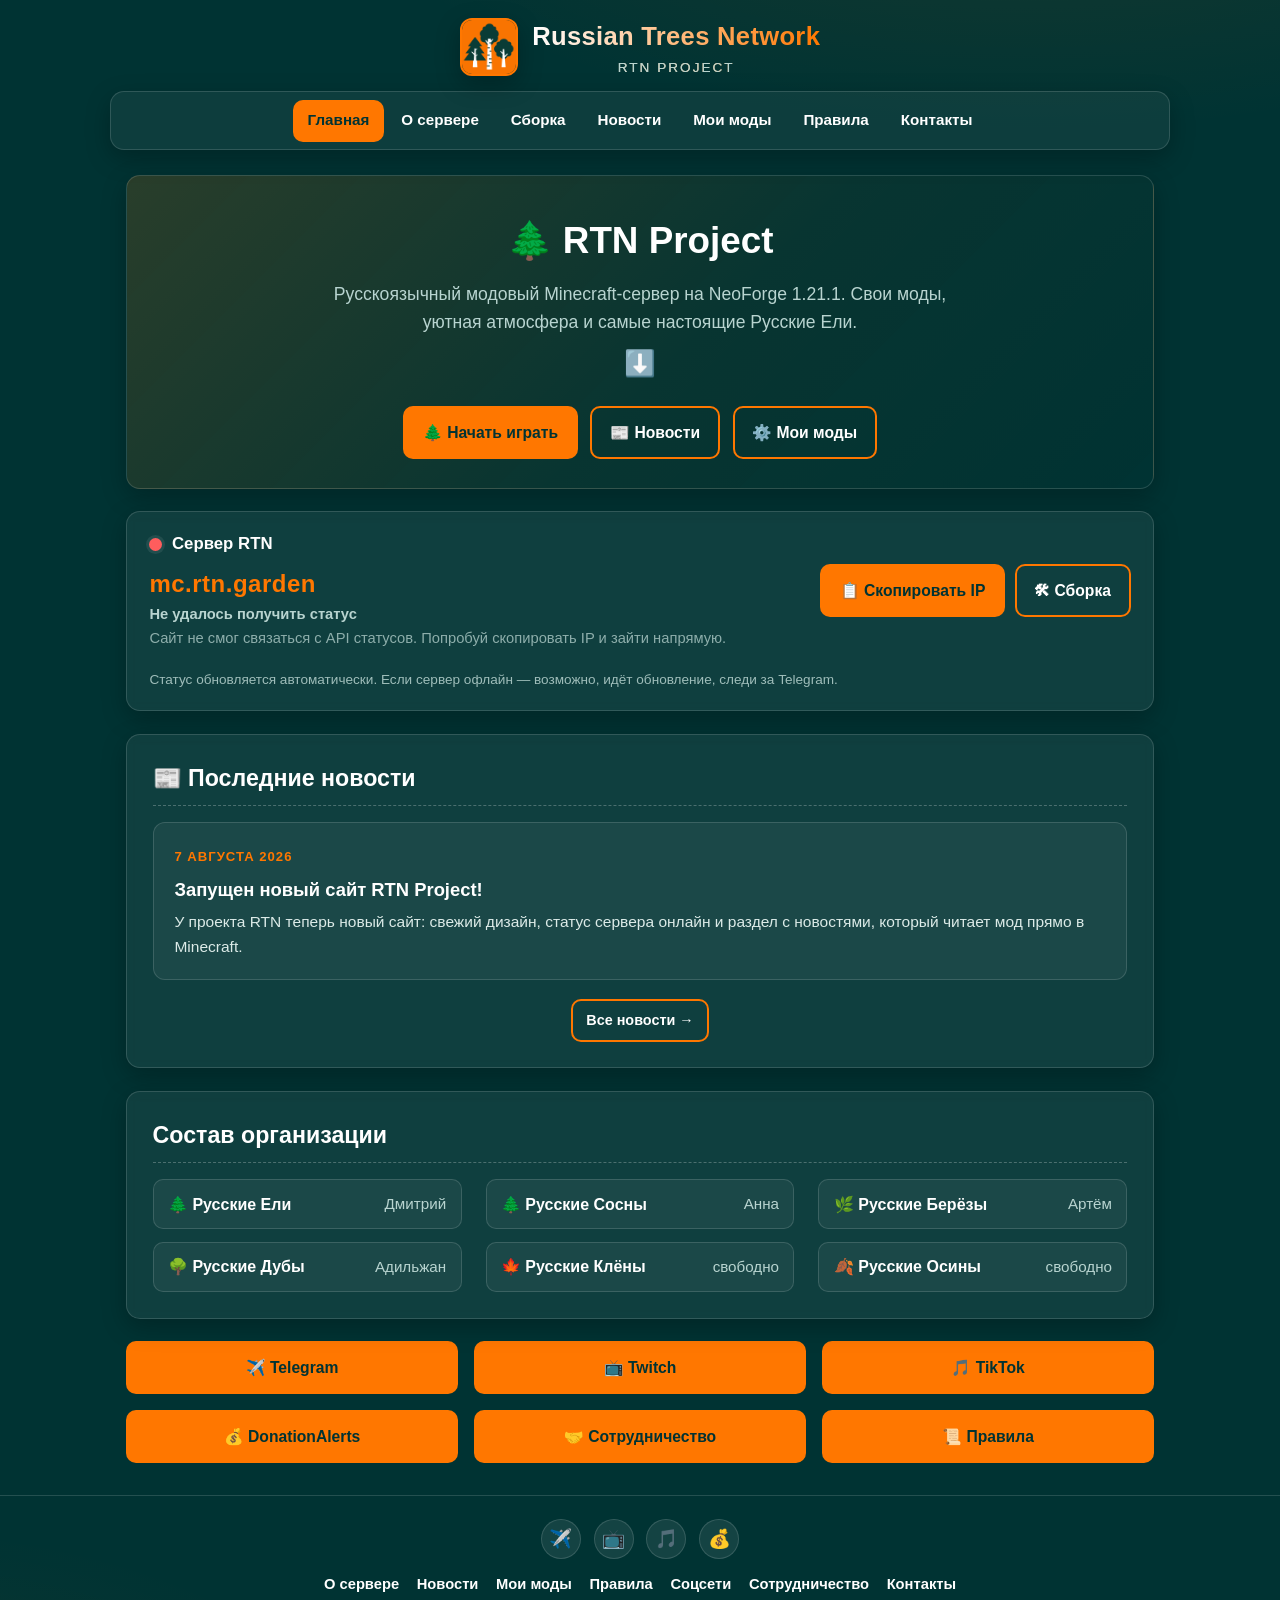
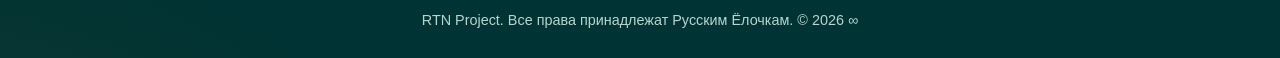
==== index.html @ 1f6b974d "Новый сайт RTN Project: единый стиль, статус сервера, новости (news.json для мода), страница модов, " ====
<!DOCTYPE html>
<html lang="ru">
<head>
    <meta charset="UTF-8">
    <meta name="viewport" content="width=device-width, initial-scale=1.0">
    <title>RTN Project — модовый Minecraft сервер</title>
    <meta name="description" content="RTN Project — русскоязычный модовый Minecraft сервер на NeoForge 1.21.1. Свои моды, уютное комьюнити и атмосфера леса. IP: mc.rtn.garden">
    <meta property="og:type" content="website">
    <meta property="og:site_name" content="RTN Project">
    <meta property="og:title" content="RTN Project — модовый Minecraft сервер">
    <meta property="og:description" content="Русскоязычный модовый сервер на NeoForge 1.21.1. Свои моды, дружное комьюнити. IP: mc.rtn.garden">
    <meta property="og:url" content="https://rtn.garden/">
    <meta property="og:image" content="https://rtn.garden/img/og-banner.png">
    <meta name="twitter:card" content="summary_large_image">
    <link rel="icon" type="image/svg+xml" href="img/favicon.svg">
    <link rel="stylesheet" href="css/style.css">
</head>
<body>
    <header class="site-header">
        <div class="header-inner">
            <div class="logo-row">
                <img src="img/logo.png" alt="RTN Logo">
                <div class="site-title">Russian Trees Network
                    <span>RTN Project</span>
                </div>
            </div>
        </div>

        <nav class="main-nav" aria-label="Основная навигация">
            <ul>
                <li><a href="index.html">Главная</a></li>
                <li><a href="about.html">О сервере</a></li>
                <li><a href="builds.html">Сборка</a></li>
                <li><a href="news.html">Новости</a></li>
                <li><a href="works.html">Мои моды</a></li>
                <li><a href="rules.html">Правила</a></li>
                <li><a href="contacts.html">Контакты</a></li>
            </ul>
        </nav>
    </header>

    <main>
        <!-- Hero -->
        <section class="hero">
            <h1>🌲 RTN Project</h1>
            <p class="tagline">
                Русскоязычный модовый Minecraft-сервер на NeoForge 1.21.1.
                Свои моды, уютная атмосфера и самые настоящие Русские Ели.
                <span class="arrow">⬇️</span>
            </p>
            <div class="hero-actions">
                <a href="builds.html" class="btn">🌲 Начать играть</a>
                <a href="news.html" class="btn btn-ghost">📰 Новости</a>
                <a href="works.html" class="btn btn-ghost">⚙️ Мои моды</a>
            </div>
        </section>

        <!-- Статус сервера -->
        <section class="card server-status" data-status data-ip="mc.rtn.garden">
            <div class="status-left">
                <div class="status-line">
                    <span class="dot"></span>
                    <strong>Сервер RTN</strong>
                </div>
                <div class="status-ip">mc.rtn.garden</div>
                <div class="status-meta">Проверяем статус сервера…</div>
            </div>
            <div class="status-actions">
                <button type="button" class="btn" data-copy="mc.rtn.garden">📋 Скопировать IP</button>
                <a href="builds.html" class="btn btn-ghost">🛠 Сборка</a>
            </div>
            <div class="status-note">Статус обновляется автоматически. Если сервер офлайн — возможно, идёт обновление, следи за Telegram.</div>
        </section>

        <!-- Новости -->
        <section class="card">
            <h2>📰 Последние новости</h2>
            <div data-news data-limit="3"></div>
            <div class="news-more">
                <a href="news.html" class="btn btn-ghost btn-sm">Все новости →</a>
            </div>
        </section>

        <!-- Состав организации -->
        <section class="card">
            <h2>Состав организации</h2>
            <ul class="tree-list">
                <li class="tree-item">
                    <span class="tree-name">🌲 Русские Ели</span>
                    <span class="tree-member">Дмитрий</span>
                </li>
                <li class="tree-item">
                    <span class="tree-name">🌲 Русские Сосны</span>
                    <span class="tree-member">Анна</span>
                </li>
                <li class="tree-item">
                    <span class="tree-name">🌿 Русские Берёзы</span>
                    <span class="tree-member">Артём</span>
                </li>
                <li class="tree-item">
                    <span class="tree-name">🌳 Русские Дубы</span>
                    <span class="tree-member">Адильжан</span>
                </li>
                <li class="tree-item">
                    <span class="tree-name">🍁 Русские Клёны</span>
                    <span class="tree-member">свободно</span>
                </li>
                <li class="tree-item">
                    <span class="tree-name">🍂 Русские Осины</span>
                    <span class="tree-member">свободно</span>
                </li>
            </ul>
        </section>

        <!-- CTA -->
        <section class="grid-3">
            <a href="https://t.me/rtnproject" target="_blank" rel="noopener" class="btn">✈️ Telegram</a>
            <a href="https://twitch.tv/russkie_eli" target="_blank" rel="noopener" class="btn">📺 Twitch</a>
            <a href="https://www.tiktok.com/@rtn_streams" target="_blank" rel="noopener" class="btn">🎵 TikTok</a>
            <a href="https://dalink.to/russkie_eli" target="_blank" rel="noopener" class="btn">💰 DonationAlerts</a>
            <a href="cooperation.html" class="btn">🤝 Сотрудничество</a>
            <a href="rules.html" class="btn">📜 Правила</a>
        </section>
    </main>

    <footer class="site-footer">
        <div class="footer-social">
            <a href="https://t.me/rtnproject" target="_blank" rel="noopener" title="Telegram">✈️</a>
            <a href="https://twitch.tv/russkie_eli" target="_blank" rel="noopener" title="Twitch">📺</a>
            <a href="https://www.tiktok.com/@rtn_streams" target="_blank" rel="noopener" title="TikTok">🎵</a>
            <a href="https://dalink.to/russkie_eli" target="_blank" rel="noopener" title="DonationAlerts">💰</a>
        </div>
        <div class="footer-links">
            <a href="about.html">О сервере</a>
            <a href="news.html">Новости</a>
            <a href="works.html">Мои моды</a>
            <a href="rules.html">Правила</a>
            <a href="social.html">Соцсети</a>
            <a href="cooperation.html">Сотрудничество</a>
            <a href="contacts.html">Контакты</a>
        </div>
        <p>RTN Project. Все права принадлежат Русским Ёлочкам. © <span data-year>2026</span> ∞</p>
    </footer>

    <script src="js/main.js"></script>
    <script defer src="https://cloud.umami.is/script.js" data-website-id="0dc1c034-5053-47c0-b5b5-6dc8137024ca"></script>
</body>
</html>
---- css/style.css ----
/* ============================================================
   RTN Project — общий стиль сайта
   Палитра: оранжевый #FF7700, глубокий зелёный #003333
   Адаптив: десктоп по умолчанию, планшеты ≤900px, телефоны ≤600px
   ============================================================ */

:root {
    --orange: #FF7700;
    --orange-dark: #E05F00;
    --deep: #003333;
    --deep-2: #00403f;
    --deep-3: #0a4a49;
    --text: #ffffff;
    --muted: #b8d4d0;
    --card-bg: rgba(255, 255, 255, 0.06);
    --card-border: rgba(255, 255, 255, 0.14);
    --radius: 14px;
    --shadow: 0 8px 24px rgba(0, 0, 0, 0.25);
    --font: 'Segoe UI', 'Manrope', Rubik, Roboto, 'Helvetica Neue', Arial, sans-serif;
}

* {
    margin: 0;
    padding: 0;
    box-sizing: border-box;
}

html {
    scroll-behavior: smooth;
}

body {
    font-family: var(--font);
    background:
        radial-gradient(1200px 500px at 80% -10%, rgba(255, 119, 0, 0.10), transparent 60%),
        radial-gradient(900px 500px at -10% 110%, rgba(255, 119, 0, 0.07), transparent 60%),
        var(--deep);
    color: var(--text);
    line-height: 1.6;
    min-height: 100vh;
    display: flex;
    flex-direction: column;
}

a {
    color: inherit;
}

/* ---------- Шапка ---------- */
.site-header {
    padding: 1rem 1rem 0;
}

.header-inner {
    max-width: 1060px;
    margin: 0 auto;
    text-align: center;
}

.logo-row {
    display: flex;
    align-items: center;
    justify-content: center;
    gap: 0.9rem;
    flex-wrap: wrap;
    margin-bottom: 0.6rem;
}

.logo-row img {
    height: 58px;
    width: auto;
    border-radius: 12px;
    border: 2px solid var(--orange);
    box-shadow: var(--shadow);
}

.site-title {
    font-size: 1.6rem;
    font-weight: 800;
    letter-spacing: 0.3px;
    background: linear-gradient(90deg, #ffffff, var(--orange));
    -webkit-background-clip: text;
    background-clip: text;
    -webkit-text-fill-color: transparent;
}

.site-title span {
    display: block;
    font-size: 0.85rem;
    font-weight: 500;
    letter-spacing: 2px;
    text-transform: uppercase;
    color: var(--muted);
    -webkit-text-fill-color: var(--muted);
}

/* ---------- Навигация ---------- */
.main-nav {
    max-width: 1060px;
    margin: 0.8rem auto 1.6rem;
    background: rgba(255, 255, 255, 0.05);
    border: 1px solid var(--card-border);
    border-radius: var(--radius);
    padding: 0.45rem;
    box-shadow: var(--shadow);
}

.main-nav ul {
    list-style: none;
    display: flex;
    justify-content: center;
    gap: 0.2rem;
    flex-wrap: nowrap;
    overflow-x: auto;
    scrollbar-width: none;
    -webkit-overflow-scrolling: touch;
}

.main-nav ul::-webkit-scrollbar {
    display: none;
}

.main-nav a {
    display: inline-block;
    color: var(--text);
    text-decoration: none;
    font-weight: 600;
    font-size: 0.95rem;
    padding: 0.55rem 0.9rem;
    border-radius: 10px;
    white-space: nowrap;
    transition: background 0.2s ease, color 0.2s ease;
}

.main-nav a:hover,
.main-nav a[aria-current="page"] {
    background: var(--orange);
    color: var(--deep);
}

/* ---------- Основной контейнер ---------- */
main {
    flex: 1;
    width: 100%;
    max-width: 1060px;
    margin: 0 auto;
    padding: 0 1rem 2rem;
}

/* ---------- Карточки ---------- */
.card {
    background: var(--card-bg);
    border: 1px solid var(--card-border);
    border-radius: var(--radius);
    padding: 1.6rem;
    margin-bottom: 1.4rem;
    box-shadow: var(--shadow);
    backdrop-filter: blur(4px);
}

.card h1,
.card h2 {
    font-size: 1.45rem;
    margin-bottom: 1rem;
    color: var(--text);
    border-bottom: 1px dashed rgba(255, 255, 255, 0.25);
    padding-bottom: 0.5rem;
}

.card p {
    margin-bottom: 0.9rem;
    color: #e2efed;
}

.card p:last-child {
    margin-bottom: 0;
}

/* ---------- Кнопки ---------- */
.btn {
    display: inline-flex;
    align-items: center;
    justify-content: center;
    gap: 0.45rem;
    background: var(--orange);
    color: var(--deep);
    padding: 0.75rem 1.1rem;
    border-radius: 10px;
    text-decoration: none;
    font-weight: 700;
    font-size: 0.98rem;
    border: 2px solid transparent;
    transition: all 0.2s ease;
    cursor: pointer;
    text-align: center;
}

.btn:hover {
    background: var(--deep-3);
    color: var(--text);
    border-color: var(--orange);
    transform: translateY(-2px);
    box-shadow: 0 6px 14px rgba(255, 119, 0, 0.25);
}

.btn-ghost {
    background: transparent;
    color: var(--text);
    border-color: var(--orange);
}

.btn-ghost:hover {
    background: var(--orange);
    color: var(--deep);
}

.btn-sm {
    padding: 0.5rem 0.85rem;
    font-size: 0.9rem;
}

.btn-block {
    display: flex;
    width: 100%;
}

/* ---------- Сетки ---------- */
.grid-3 {
    display: grid;
    grid-template-columns: repeat(3, 1fr);
    gap: 1rem;
}

.grid-2 {
    display: grid;
    grid-template-columns: repeat(2, 1fr);
    gap: 1rem;
}

/* ---------- Hero (главная) ---------- */
.hero {
    text-align: center;
    padding: 2.2rem 1.6rem 1.8rem;
    background: linear-gradient(135deg, rgba(255, 119, 0, 0.16), rgba(255, 119, 0, 0.03) 55%, transparent);
    border: 1px solid var(--card-border);
    border-radius: var(--radius);
    margin-bottom: 1.4rem;
    box-shadow: var(--shadow);
}

.hero h1 {
    font-size: 2.3rem;
    font-weight: 800;
    margin-bottom: 0.6rem;
}

.hero .tagline {
    font-size: 1.1rem;
    color: var(--muted);
    max-width: 620px;
    margin: 0 auto 1.4rem;
}

.hero .arrow {
    display: block;
    font-size: 1.6rem;
    margin-top: 0.4rem;
}

.hero-actions {
    display: flex;
    justify-content: center;
    gap: 0.8rem;
    flex-wrap: wrap;
}

/* ---------- Статус сервера ---------- */
.server-status {
    display: flex;
    flex-wrap: wrap;
    align-items: center;
    gap: 1.2rem;
    padding: 1.2rem 1.4rem;
}

.status-left {
    flex: 1;
    min-width: 230px;
}

.status-line {
    display: flex;
    align-items: center;
    gap: 0.6rem;
    font-size: 1.05rem;
    margin-bottom: 0.4rem;
}

.dot {
    width: 13px;
    height: 13px;
    border-radius: 50%;
    background: #888;
    flex-shrink: 0;
    box-shadow: 0 0 0 3px rgba(255, 255, 255, 0.08);
}

.dot.online {
    background: #35d07f;
    animation: pulse 2s infinite;
}

.dot.offline {
    background: #ff5d5d;
}

@keyframes pulse {
    0% { box-shadow: 0 0 0 0 rgba(53, 208, 127, 0.5); }
    70% { box-shadow: 0 0 0 9px rgba(53, 208, 127, 0); }
    100% { box-shadow: 0 0 0 0 rgba(53, 208, 127, 0); }
}

.status-ip {
    font-size: 1.5rem;
    font-weight: 800;
    color: var(--orange);
    letter-spacing: 0.5px;
    word-break: break-all;
}

.status-meta {
    color: var(--muted);
    font-size: 0.92rem;
}

.status-actions {
    display: flex;
    gap: 0.6rem;
    flex-wrap: wrap;
}

.status-note {
    width: 100%;
    color: var(--muted);
    font-size: 0.85rem;
    opacity: 0.85;
}

/* ---------- Новости ---------- */
.news-list {
    display: flex;
    flex-direction: column;
    gap: 1rem;
}

.news-item {
    padding: 1.2rem 1.3rem;
    background: rgba(255, 255, 255, 0.05);
    border: 1px solid var(--card-border);
    border-radius: 12px;
    transition: transform 0.2s ease, border-color 0.2s ease;
}

.news-item:hover {
    transform: translateX(5px);
    border-color: var(--orange);
}

.news-item h3 {
    font-size: 1.15rem;
    margin-bottom: 0.35rem;
}

.news-item .news-date {
    display: inline-block;
    font-size: 0.82rem;
    color: var(--orange);
    font-weight: 700;
    text-transform: uppercase;
    letter-spacing: 1px;
    margin-bottom: 0.5rem;
}

.news-item p {
    margin: 0;
    color: #dcebe8;
    font-size: 0.97rem;
}

.news-more {
    margin-top: 1.2rem;
    text-align: center;
}

/* ---------- Список деревьев (состав) ---------- */
.tree-list {
    list-style: none;
    display: grid;
    grid-template-columns: repeat(3, 1fr);
    gap: 0.8rem 1.5rem;
}

.tree-item {
    display: flex;
    justify-content: space-between;
    align-items: center;
    gap: 0.6rem;
    padding: 0.7rem 0.9rem;
    background: rgba(255, 255, 255, 0.05);
    border-radius: 10px;
    border: 1px solid var(--card-border);
}

.tree-name {
    font-weight: 700;
}

.tree-member {
    color: var(--muted);
    font-size: 0.95rem;
    white-space: nowrap;
}

/* ---------- Плашки-ссылки (соцсети / контакты / правила) ---------- */
.link-stack {
    display: flex;
    flex-direction: column;
    gap: 0.9rem;
}

.link-row {
    display: flex;
    align-items: center;
    gap: 1rem;
    padding: 1rem 1.1rem;
    background: rgba(255, 255, 255, 0.06);
    border: 1px solid var(--card-border);
    border-radius: 12px;
    text-decoration: none;
    color: var(--text);
    transition: all 0.2s ease;
}

a.link-row:hover {
    background: rgba(255, 119, 0, 0.12);
    border-color: var(--orange);
    transform: translateX(5px);
}

.link-icon {
    font-size: 1.5rem;
    width: 42px;
    text-align: center;
    flex-shrink: 0;
}

.link-title {
    font-weight: 700;
    font-size: 1.05rem;
    margin-bottom: 0.15rem;
}

.link-desc {
    font-size: 0.9rem;
    color: var(--muted);
}

/* ---------- IP-карточки ---------- */
.ip-list {
    display: flex;
    flex-direction: column;
    gap: 1rem;
    margin-bottom: 1.4rem;
}

.ip-card {
    background: rgba(255, 255, 255, 0.05);
    border: 1px solid var(--card-border);
    border-radius: 12px;
    padding: 1.1rem 1.3rem;
}

.ip-title {
    font-weight: 700;
    font-size: 1.05rem;
    display: block;
    margin-bottom: 0.4rem;
}

.ip-line {
    display: flex;
    align-items: center;
    gap: 0.8rem;
    flex-wrap: wrap;
}

.ip-address {
    font-size: 1.35rem;
    font-weight: 800;
    color: var(--orange);
    background: rgba(0, 0, 0, 0.25);
    padding: 0.25rem 0.6rem;
    border-radius: 8px;
    word-break: break-all;
    font-family: 'Segoe UI', monospace;
}

/* ---------- Сборки ---------- */
.builds-grid {
    display: grid;
    grid-template-columns: repeat(auto-fit, minmax(280px, 1fr));
    gap: 1.2rem;
    margin-top: 1rem;
}

.build-card {
    display: flex;
    flex-direction: column;
    background: rgba(255, 255, 255, 0.05);
    border: 1px dashed rgba(255, 255, 255, 0.3);
    border-radius: 12px;
    padding: 1.4rem;
    transition: transform 0.2s ease, border-color 0.2s ease, background 0.2s ease;
}

.build-card:hover {
    transform: translateY(-4px);
    border-color: var(--orange);
    background: rgba(255, 255, 255, 0.09);
}

.build-card h3 {
    font-size: 1.2rem;
    margin-bottom: 0.6rem;
}

.build-card p {
    flex: 1;
    font-size: 0.95rem;
    color: #dcebe8;
    margin-bottom: 1rem;
}

.badge {
    display: inline-block;
    font-size: 0.75rem;
    font-weight: 800;
    text-transform: uppercase;
    letter-spacing: 0.6px;
    padding: 0.25rem 0.6rem;
    border-radius: 999px;
    background: var(--orange);
    color: var(--deep);
    margin-bottom: 0.6rem;
    align-self: flex-start;
}

.badge-soft {
    background: rgba(255, 255, 255, 0.12);
    color: var(--text);
}

/* ---------- Шаги гайда ---------- */
.steps {
    counter-reset: step;
    display: flex;
    flex-direction: column;
    gap: 0.9rem;
    margin: 1rem 0;
}

.step {
    counter-increment: step;
    display: flex;
    gap: 1rem;
    align-items: flex-start;
    padding: 1rem 1.1rem;
    background: rgba(255, 255, 255, 0.05);
    border: 1px solid var(--card-border);
    border-radius: 12px;
}

.step::before {
    content: counter(step);
    flex-shrink: 0;
    width: 34px;
    height: 34px;
    border-radius: 50%;
    background: var(--orange);
    color: var(--deep);
    font-weight: 800;
    display: flex;
    align-items: center;
    justify-content: center;
    font-size: 1rem;
}

/* ---------- Предупреждение ---------- */
.warning-note {
    margin-top: 1.4rem;
    padding: 1rem;
    background: rgba(255, 70, 70, 0.12);
    border: 1px solid rgba(255, 80, 80, 0.35);
    border-radius: 12px;
    text-align: center;
    font-weight: 700;
    color: #ffb8b8;
}

.note {
    padding: 0.9rem 1.1rem;
    background: rgba(255, 119, 0, 0.10);
    border: 1px solid rgba(255, 119, 0, 0.35);
    border-radius: 12px;
    font-size: 0.95rem;
    color: #ffe1c4;
    margin: 1rem 0;
}

/* ---------- Код/JSON ---------- */
pre.code {
    background: rgba(0, 0, 0, 0.35);
    border: 1px solid var(--card-border);
    border-radius: 10px;
    padding: 1rem;
    overflow-x: auto;
    font-size: 0.85rem;
    line-height: 1.5;
    color: #d9f0ec;
    margin: 1rem 0;
}

details.schema {
    margin-top: 1rem;
    border: 1px dashed var(--card-border);
    border-radius: 10px;
    padding: 0.9rem 1.1rem;
    background: rgba(255, 255, 255, 0.03);
}

details.schema summary {
    cursor: pointer;
    font-weight: 700;
    color: var(--orange);
}

details.schema[open] summary {
    margin-bottom: 0.8rem;
}

/* ---------- Пустая заглушка (coming soon) ---------- */
.soon {
    text-align: center;
    padding: 2.5rem 1.5rem;
}

.soon .soon-icon {
    font-size: 3rem;
    margin-bottom: 0.8rem;
}

/* ---------- Футер ---------- */
.site-footer {
    border-top: 1px solid var(--card-border);
    padding: 1.4rem 1rem 1.6rem;
    text-align: center;
    font-size: 0.9rem;
    color: var(--muted);
}

.footer-links {
    display: flex;
    justify-content: center;
    gap: 1.1rem;
    flex-wrap: wrap;
    margin-bottom: 0.8rem;
}

.footer-links a {
    color: var(--text);
    text-decoration: none;
    font-weight: 600;
    font-size: 0.92rem;
}

.footer-links a:hover {
    color: var(--orange);
}

.footer-social {
    display: flex;
    justify-content: center;
    gap: 0.8rem;
    margin-bottom: 0.9rem;
}

.footer-social a {
    display: inline-flex;
    align-items: center;
    justify-content: center;
    width: 40px;
    height: 40px;
    border-radius: 50%;
    background: rgba(255, 255, 255, 0.08);
    border: 1px solid var(--card-border);
    font-size: 1.15rem;
    text-decoration: none;
    transition: all 0.2s ease;
}

.footer-social a:hover {
    background: var(--orange);
    color: var(--deep);
    transform: translateY(-2px);
}

/* ---------- Адаптив: планшеты ---------- */
@media (max-width: 900px) {
    .grid-3 {
        grid-template-columns: repeat(2, 1fr);
    }

    .tree-list {
        grid-template-columns: repeat(2, 1fr);
    }
}

/* ---------- Адаптив: телефоны ---------- */
@media (max-width: 600px) {
    body {
        padding: 0;
    }

    .site-header {
        padding: 0.8rem 0.6rem 0;
    }

    .logo-row img {
        height: 48px;
    }

    .site-title {
        font-size: 1.25rem;
    }

    .site-title span {
        font-size: 0.72rem;
        letter-spacing: 1.5px;
    }

    .main-nav {
        margin: 0.6rem auto 1rem;
        border-radius: 12px;
        padding: 0.35rem;
    }

    .main-nav a {
        padding: 0.5rem 0.75rem;
        font-size: 0.88rem;
    }

    main {
        padding: 0 0.6rem 1.4rem;
    }

    .hero {
        padding: 1.6rem 1.1rem 1.4rem;
    }

    .hero h1 {
        font-size: 1.7rem;
    }

    .hero .tagline {
        font-size: 0.98rem;
    }

    .hero-actions .btn {
        width: 100%;
    }

    .card {
        padding: 1.1rem;
        border-radius: 12px;
    }

    .card h1,
    .card h2 {
        font-size: 1.25rem;
    }

    .grid-3,
    .grid-2,
    .tree-list {
        grid-template-columns: 1fr;
    }

    .status-ip {
        font-size: 1.25rem;
    }

    .status-actions {
        width: 100%;
    }

    .status-actions .btn {
        flex: 1;
    }

    .link-row {
        padding: 0.85rem 0.9rem;
    }

    .footer-links {
        gap: 0.7rem;
    }
}
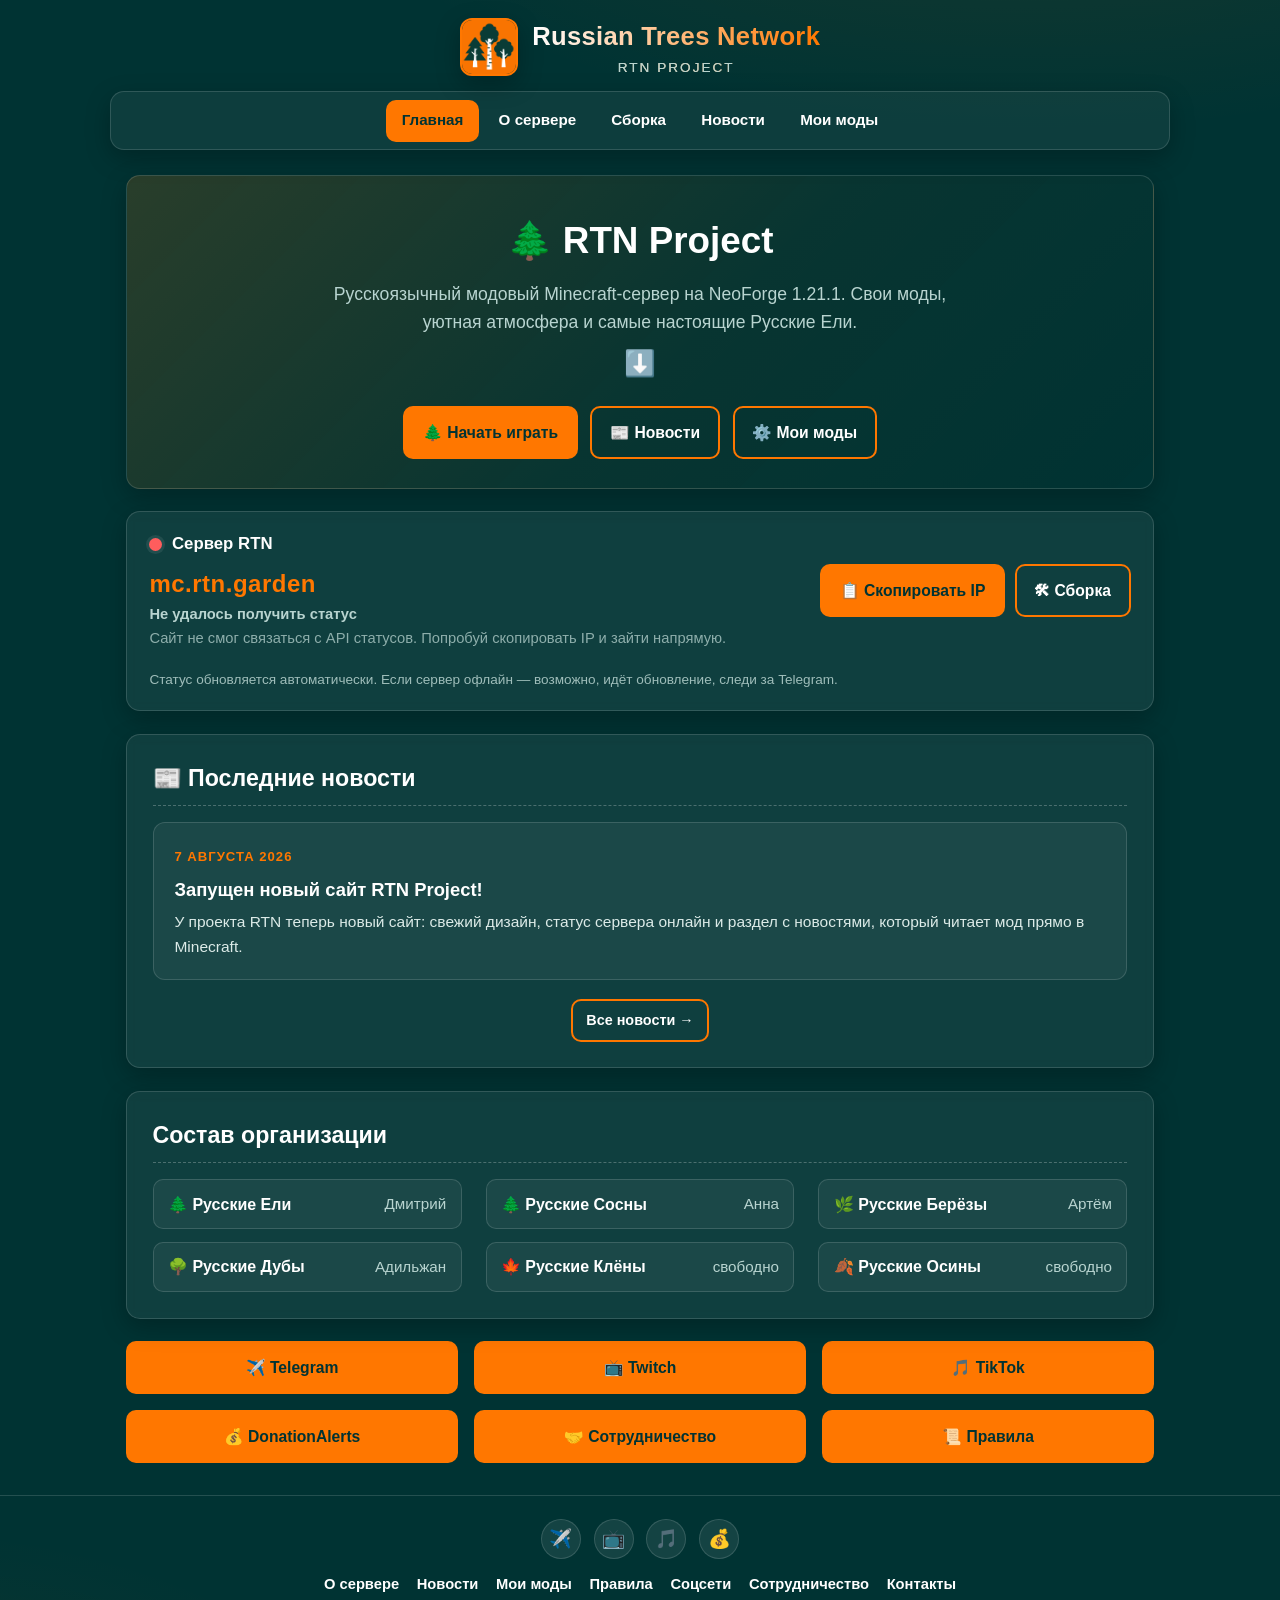
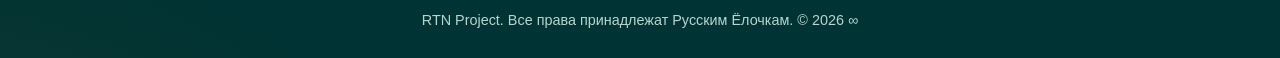
==== commit b12976fc: "Add files via upload" ====
--- a/index.html
+++ b/index.html
@@ -27,14 +27,16 @@
         </div>
 
         <nav class="main-nav" aria-label="Основная навигация">
-            <ul>
+            <button class="nav-toggle" aria-expanded="false" aria-controls="nav-list" type="button">
+                <span class="burger" aria-hidden="true"></span>
+                <span class="nav-toggle-label">Меню</span>
+            </button>
+            <ul id="nav-list">
                 <li><a href="index.html">Главная</a></li>
                 <li><a href="about.html">О сервере</a></li>
                 <li><a href="builds.html">Сборка</a></li>
                 <li><a href="news.html">Новости</a></li>
                 <li><a href="works.html">Мои моды</a></li>
-                <li><a href="rules.html">Правила</a></li>
-                <li><a href="contacts.html">Контакты</a></li>
             </ul>
         </nav>
     </header>
--- a/css/style.css
+++ b/css/style.css
@@ -105,6 +105,10 @@
     box-shadow: var(--shadow);
 }
 
+.nav-toggle {
+    display: none;
+}
+
 .main-nav ul {
     list-style: none;
     display: flex;
@@ -126,7 +130,7 @@
     text-decoration: none;
     font-weight: 600;
     font-size: 0.95rem;
-    padding: 0.55rem 0.9rem;
+    padding: 0.55rem 1rem;
     border-radius: 10px;
     white-space: nowrap;
     transition: background 0.2s ease, color 0.2s ease;
@@ -751,12 +755,89 @@
     .main-nav {
         margin: 0.6rem auto 1rem;
         border-radius: 12px;
-        padding: 0.35rem;
+        padding: 0.4rem;
+    }
+
+    /* Бургер-меню на телефоне: вместо горизонтальной прокрутки */
+    .nav-toggle {
+        display: flex;
+        align-items: center;
+        justify-content: center;
+        gap: 0.6rem;
+        width: 100%;
+        background: rgba(255, 255, 255, 0.07);
+        border: 1px solid var(--card-border);
+        border-radius: 10px;
+        color: var(--text);
+        font-family: var(--font);
+        font-weight: 700;
+        font-size: 1rem;
+        padding: 0.75rem;
+        cursor: pointer;
+        -webkit-tap-highlight-color: transparent;
+    }
+
+    .burger {
+        position: relative;
+        width: 20px;
+        height: 2px;
+        background: var(--orange);
+        border-radius: 2px;
+        flex-shrink: 0;
+    }
+
+    .burger::before,
+    .burger::after {
+        content: '';
+        position: absolute;
+        left: 0;
+        width: 20px;
+        height: 2px;
+        background: var(--orange);
+        border-radius: 2px;
+    }
+
+    .burger::before {
+        top: -6px;
+    }
+
+    .burger::after {
+        top: 6px;
+    }
+
+    .main-nav.open .burger::before {
+        top: 0;
+        transform: rotate(45deg);
+    }
+
+    .main-nav.open .burger::after {
+        top: 0;
+        transform: rotate(-45deg);
+    }
+
+    .main-nav ul {
+        display: none;
+        flex-direction: column;
+        gap: 0.3rem;
+        margin-top: 0.4rem;
+    }
+
+    .main-nav.open ul {
+        display: flex;
     }
 
     .main-nav a {
-        padding: 0.5rem 0.75rem;
-        font-size: 0.88rem;
+        display: block;
+        width: 100%;
+        text-align: center;
+        padding: 0.7rem 0.75rem;
+        font-size: 1rem;
+    }
+
+    .main-nav a:hover,
+    .main-nav a[aria-current="page"] {
+        background: var(--orange);
+        color: var(--deep);
     }
 
     main {
